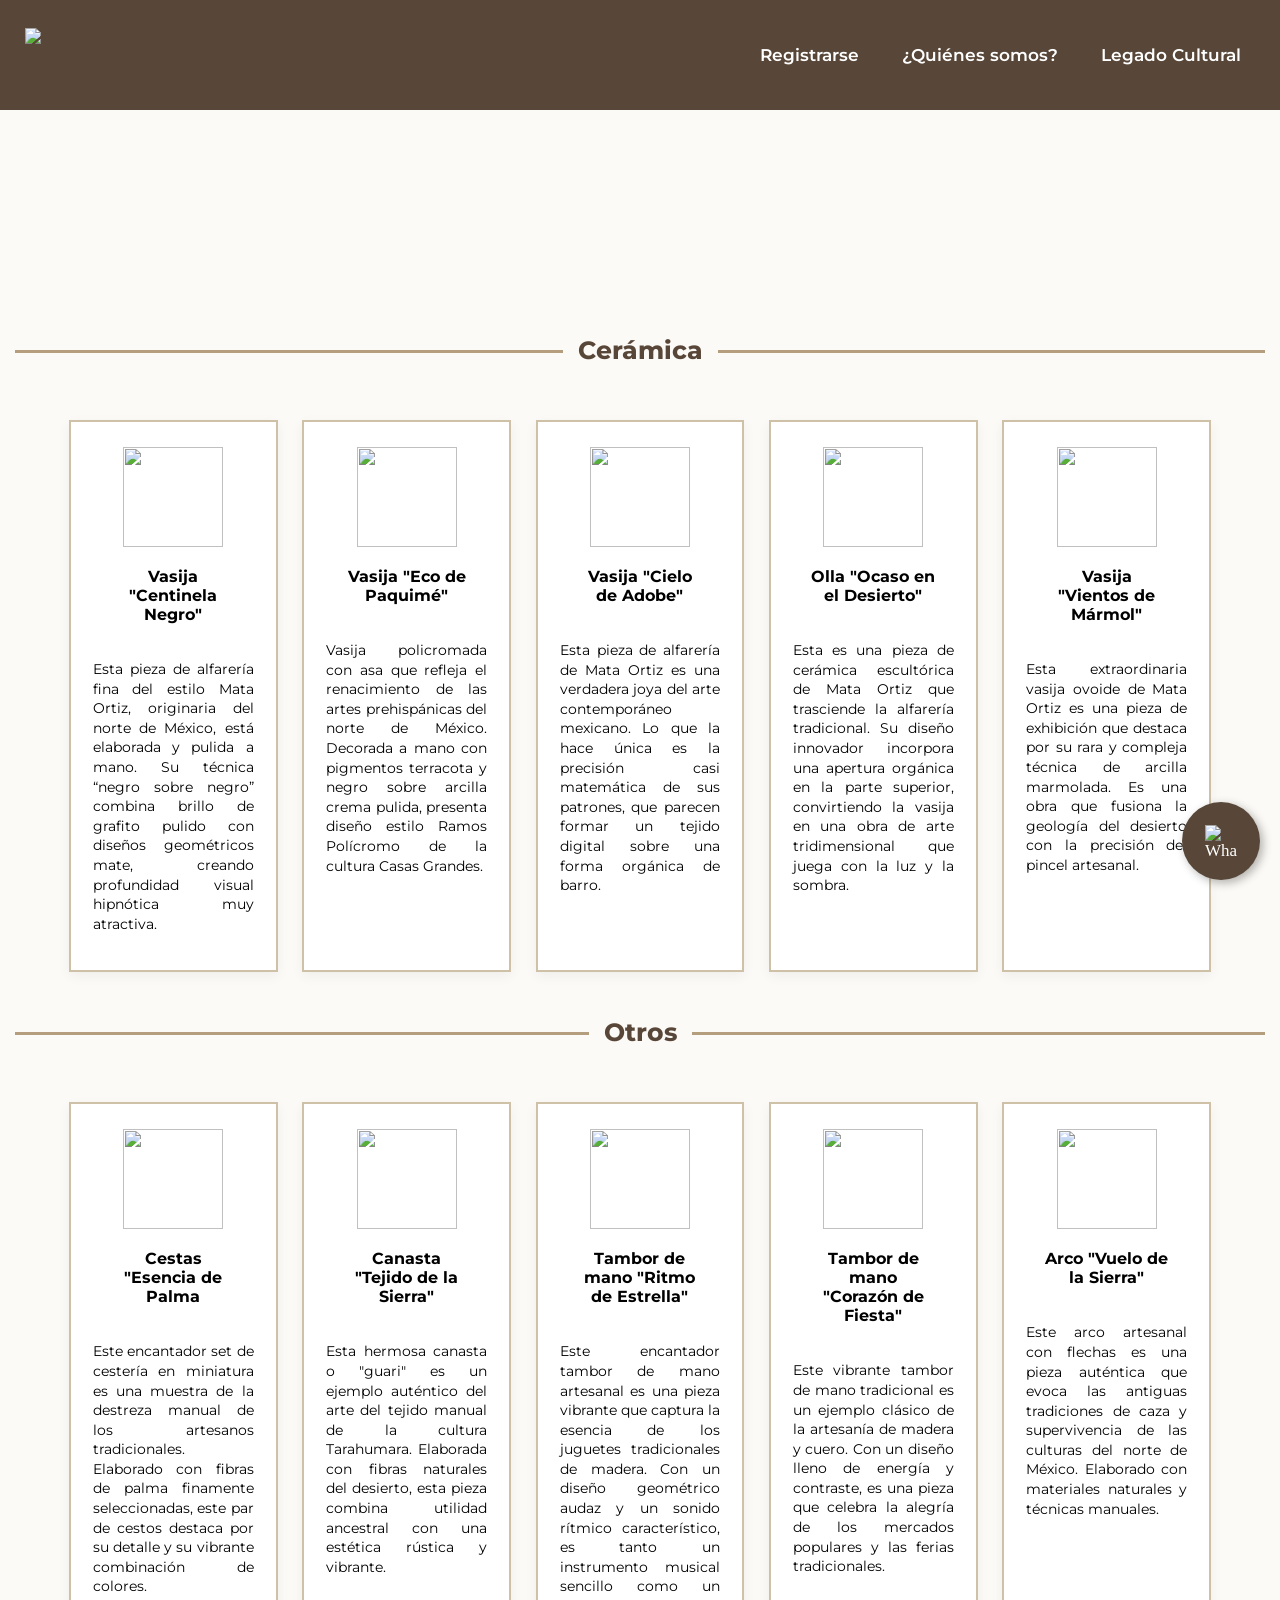
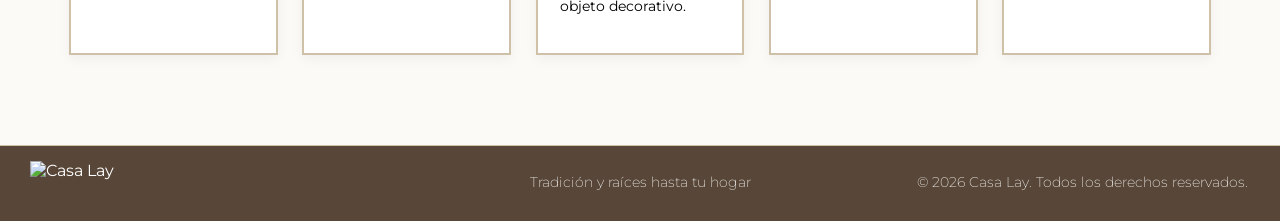
==== index.html @ a427460b "Add files via upload" ====
<!DOCTYPE html>
<html lang="es">

<head>
    <meta charset="UTF-8">
    <meta name="viewport" content="width=device-width, initial-scale=1.0">
    <title>Casa Lay</title>
    <link rel="icon" href="img/Isotipo Casa Lay.ico">
    <link rel="stylesheet" href="estilos.css" type="text/css">
</head>

<body>
    <a href="https://wa.me/527227911003" target="_blank" class="whatsapp-float">
        <img src="img/whatsapp.png" alt="WhatsApp">
    </a>
    <nav class="navbar">
        <div class="logo">
            <a href="index.html" alt="inicio">
                <img src="img/logo.png">
            </a>
        </div>
        <div class="paginas">
            <a href="registro.html">Registrarse</a>
            <a href="conocenos.html">¿Quiénes somos?</a>
            <a href="legado.html">Legado Cultural</a>
        </div>
    </nav>
    <div class="banner"></div>
    <div class="cat1"><span>Cerámica</span></div>
    <div class="categorias">
        <div class="productos">
            <img class="imgpro" src="img/01.jpg">
            <h5>Vasija "Centinela Negro"</h5>
            <p>Esta pieza de alfarería fina del estilo Mata Ortiz, originaria del norte de México,
                está elaborada y pulida a mano. Su técnica “negro sobre negro” combina brillo de grafito
                pulido con diseños geométricos mate, creando profundidad visual hipnótica muy atractiva.
            </p>
        </div>
        <div class="productos">
            <img class="imgpro" src="img/02.jpg">
            <h5>Vasija "Eco de Paquimé"</h5>
            <p>Vasija policromada con asa que refleja el renacimiento de las artes prehispánicas del norte de México.
                Decorada a mano con pigmentos terracota y negro sobre arcilla crema pulida, presenta diseño estilo
                Ramos Polícromo de la cultura Casas Grandes.
            </p>
        </div>
        <div class="productos">
            <img class="imgpro" src="img/03.jpg">
            <h5>Vasija "Cielo de Adobe"</h5>
            <p>Esta pieza de alfarería de Mata Ortiz es una verdadera joya del arte contemporáneo mexicano.
                Lo que la hace única es la precisión casi matemática de sus patrones, que parecen formar un
                tejido digital sobre una forma orgánica de barro.
            </p>
        </div>
        <div class="productos">
            <img class="imgpro" src="img/04.jpg">
            <h5>Olla "Ocaso en el Desierto"</h5>
            <p>Esta es una pieza de cerámica escultórica de Mata Ortiz que trasciende la alfarería tradicional.
                Su diseño innovador incorpora una apertura orgánica en la parte superior, convirtiendo la vasija
                en una obra de arte tridimensional que juega con la luz y la sombra.
            </p>
        </div>
        <div class="productos">
            <img class="imgpro" src="img/05.jpg">
            <h5>Vasija "Vientos de Mármol"</h5>
            <p>Esta extraordinaria vasija ovoide de Mata Ortiz es una pieza de exhibición que destaca por su rara
                y compleja técnica de arcilla marmolada. Es una obra que fusiona la geología del desierto con la
                precisión del pincel artesanal.
            </p>
        </div>
    </div>
    <div class="cat2"><span>Otros</span></div>
    <div class="categorias">
        <div class="productos">
            <img class="imgpro" src="img/07.jpg">
            <h5>Cestas "Esencia de Palma</h5>
            <p>Este encantador set de cestería en miniatura es una muestra de la destreza manual de los artesanos
                tradicionales.
                Elaborado con fibras de palma finamente seleccionadas, este par de cestos destaca por su detalle y su
                vibrante combinación de colores.
            </p>
        </div>
        <div class="productos">
            <img class="imgpro" src="img/06.jpg">
            <h5>Canasta "Tejido de la Sierra"</h5>
            <p>Esta hermosa canasta o "guari" es un ejemplo auténtico del arte del tejido manual de la cultura
                Tarahumara.
                Elaborada con fibras naturales del desierto, esta pieza combina utilidad ancestral con una estética
                rústica y vibrante.
            </p>
        </div>
        <div class="productos">
            <img class="imgpro" src="img/08.jpg">
            <h5>Tambor de mano "Ritmo de Estrella"</h5>
            <p>Este encantador tambor de mano artesanal es una pieza vibrante que captura la esencia de los juguetes
                tradicionales de madera.
                Con un diseño geométrico audaz y un sonido rítmico característico, es tanto un instrumento musical
                sencillo como un objeto
                decorativo.
            </p>
        </div>
        <div class="productos">
            <img class="imgpro" src="img/09.jpg">
            <h5>Tambor de mano "Corazón de Fiesta"</h5>
            <p>Este vibrante tambor de mano tradicional es un ejemplo clásico de la artesanía de madera y cuero. Con un
                diseño lleno de energía
                y contraste, es una pieza que celebra la alegría de los mercados populares y las ferias tradicionales.

            </p>
        </div>
        <div class="productos">
            <img class="imgpro" src="img/10.jpg">
            <h5>Arco "Vuelo de la Sierra"</h5>
            <p>Este arco artesanal con flechas es una pieza auténtica que evoca las antiguas tradiciones de caza y
                supervivencia de las culturas del
                norte de México. Elaborado con materiales naturales y técnicas manuales.
            </p>
        </div>
    </div>
</body>
<footer class="footer">
    <div class="footerlogo">
        <img src="img/logo.png" alt="Casa Lay">
    </div>
    <div class="footertexto">
        <p class="slogan">Tradición y raíces hasta tu hogar</p>
        <p class="derechos">© 2026 Casa Lay. Todos los derechos reservados.</p>
    </div>
</footer>

</html>
---- estilos.css ----
@import url('https://fonts.googleapis.com/css2?family=Creepster&family=Montserrat:ital,wght@0,100..900;1,100..900&display=swap');

 body {
   background-color: #FCFAF6;
   margin: 0;
 }

 .whatsapp-float {
   position: fixed;
   bottom: 20px;
   right: 20px;
   width: 50px;
   height: 50px;
   background-color: #584738;
   border-radius: 50%;
   display: flex;
   justify-content: center;
   align-items: center;
   z-index: 1000;
   box-shadow: 3px 3px 10px rgba(0, 0, 0, 0.3);
 }

 .whatsapp-float img {
   width: 32px;
   height: 32px;
   object-fit: contain;
   display: block;
   margin: 0;
   padding: 0;
 }

 .whatsapp-float:hover {
   transform: scale(1.1);
   background-color: #B59E7D;
 }

 .navbar {
   height: 70px;
   position: sticky;
   top: 0;
   overflow: hidden;
   background-color: #584738;
   padding: 20px 25px;
   display: flex;
   /*alinear en una sola linea los elementos del menu*/
   justify-content: space-between;
   /* hace que los elementos esten a los extremos */
   align-items: center;
   /* alinea los elementos al centro */
   font-family: "Montserrat", sans-serif;
   font-weight: 600;
   z-index: 1000;
 }

 .navbar a:hover {
   color: #F1EADA;
 }

 img {
   height: 55px;
   width: auto;
   display: block;
 }

 .logo img {
   transition: transform 0.3s ease-in-out;
 }

 .logo a:hover img {
   transform: scale(1.05);
 }

 .paginas {
   display: flex;
   gap: 15px;
 }

 a {
   color: #ffffff;
   padding: 14px;
   font-size: 17px;
   text-decoration: none;
   gap: 30px;
 }

 .banner {
   height: 180px;
   width: 98%;
   margin: 10px auto;
   background-image: url("img/banner.jpg");
   background-position: center;
   background-size: cover;
   opacity: 80%;
 }

 .cat1 {
   text-align: center;
   overflow: hidden;
   padding: 20px;
   margin: 15px;
   color: #584738;
   font-family: "Montserrat", sans-serif;
   font-size: 25px;
   font-weight: 750;
   text-align: center;
 }

 .cat1 span {
   position: relative;
   display: inline-block;
   padding: 0 15px;
 }

 .cat1 span::before,
 .cat1 span::after {
   content: "";
   position: absolute;
   top: 50%;
   width: 800px;
   height: 3px;
   background-color: #B59E7D;
 }

 .cat1 span::before {
   right: 100%;
 }

 .cat1 span::after {
   left: 100%;
 }

 .cat2 {
   text-align: center;
   overflow: hidden;
   padding: 20px;
   margin: 15px;
   color: #584738;
   font-family: "Montserrat", sans-serif;
   font-size: 25px;
   font-weight: 750;
   text-align: center;
 }

 .cat2 span {
   position: relative;
   display: inline-block;
   padding: 0 15px;
 }

 .cat2 span::before,
 .cat2 span::after {
   content: "";
   position: absolute;
   top: 50%;
   width: 800px;
   height: 3px;
   background-color: #B59E7D;
 }

 .cat2 span::before {
   right: 100%;
 }

 .cat2 span::after {
   left: 100%;
 }

 .categorias {
   display: flex;
   justify-content: center;
   flex-wrap: wrap;
   gap: 2%;
   padding: 10px 2%;
   background-color: transparent;
 }

 .productos {
   display: flex;
   flex-direction: column;
   width: 17%;
   min-height: 410px;
   box-sizing: border-box;
   padding: 20px;
   background-color: #ffffff;
   box-shadow: 0 4px 12px rgba(0, 0, 0, 0.05);
   margin-top: 10px;
   border: 2px solid #CEC1A8;
 }

 .imgpro {
   display: block;
   padding-top: 5px;
   margin: 0 auto;
   width: 100px;
   height: 100px;
   object-fit: cover;
 }

 h5 {
   text-align: center;
   padding: 5px;
   margin: 15px;
   font-family: "Montserrat", sans-serif;
   font-size: 16px;
 }

 p {
   text-align: justify;
   padding: 2px;
   font-family: "Montserrat", sans-serif;
   font-size: 14px;
   font-weight: 4000;
   line-height: 1.4;
 }

 .footer {
   border-top: 1px solid #CEC1A8;
   margin-top: 80px;
   top: 0;
   overflow: hidden;
   display: grid;
   grid-template-columns: 1fr auto 1fr;
   align-items: center;
   padding: 15px 30px;
   background-color: #584738;
   color: white;
   font-family: "Montserrat", sans-serif;
 }

 .footerlogo img {
   height: 45px;
   width: auto;
 }

 .footertexto {
   font-size: 16px;
   font-weight: 200;
   display: contents;
 }

 .footertexto p {
   margin: 0;

 }

 .slogan {
   grid-column: 2;
   text-align: center;
 }

 .derechos {
   grid-column: 3;
   text-align: right;
 }

 /*Tablet*/
 @media (max-width: 768px) {
   .navbar {
     padding: 15px 20px;
   }

   .cat1 span::before,
   .cat1 span::after,
   .cat2 span::before,
   .cat2 span::after {
     width: 220px;
   }

   .categorias {
     gap: 20px;
     padding: 0 15px;
   }

   .productos {
     width: 46%;
     min-height: auto;
   }
 }

 /*Celular*/
 @media (max-width: 480px) {
   .whatsapp-float {
     bottom: 15px;
     right: 15px;
     width: 46px;
     height: 46px;
   }

   .whatsapp-float img {
     width: 26px;
     height: 26px;
   }

   .navbar {
     flex-direction: column;
     gap: 12px;
     padding: 12px;
   }

   .paginas {
     flex-direction: row;
     flex-wrap: wrap;
     justify-content: center;
     gap: 4px;
   }

   a {
     padding: 6px 10px;
     font-size: 14px;
   }

   .banner {
     height: 100px;
     width: 100%;
     margin: 0;
   }

   .cat1,
   .cat2 {
     font-size: 20px;
     padding: 8px;
     margin: 8px 0;
   }

   .cat1 span::before,
   .cat1 span::after,
   .cat2 span::before,
   .cat2 span::after {
     display: none;

   }

   .categorias {
     flex-direction: column;
     align-items: center;
     gap: 15px;
     padding: 0 10px;
   }

   .productos {
     width: 100%;

     padding: 15px;
   }

   .imgpro {
     width: 110px;
     height: 110px;
   }

   .footer {
     grid-template-columns: 1fr;
     gap: 12px;
     text-align: center;
     padding: 20px 10px;
     margin-top: 40px;
   }

   .footertexto {
     display: flex;
     flex-direction: column;
     gap: 6px;
   }

   .slogan,
   .derechos {
     grid-column: auto;
     text-align: center;
   }
 }
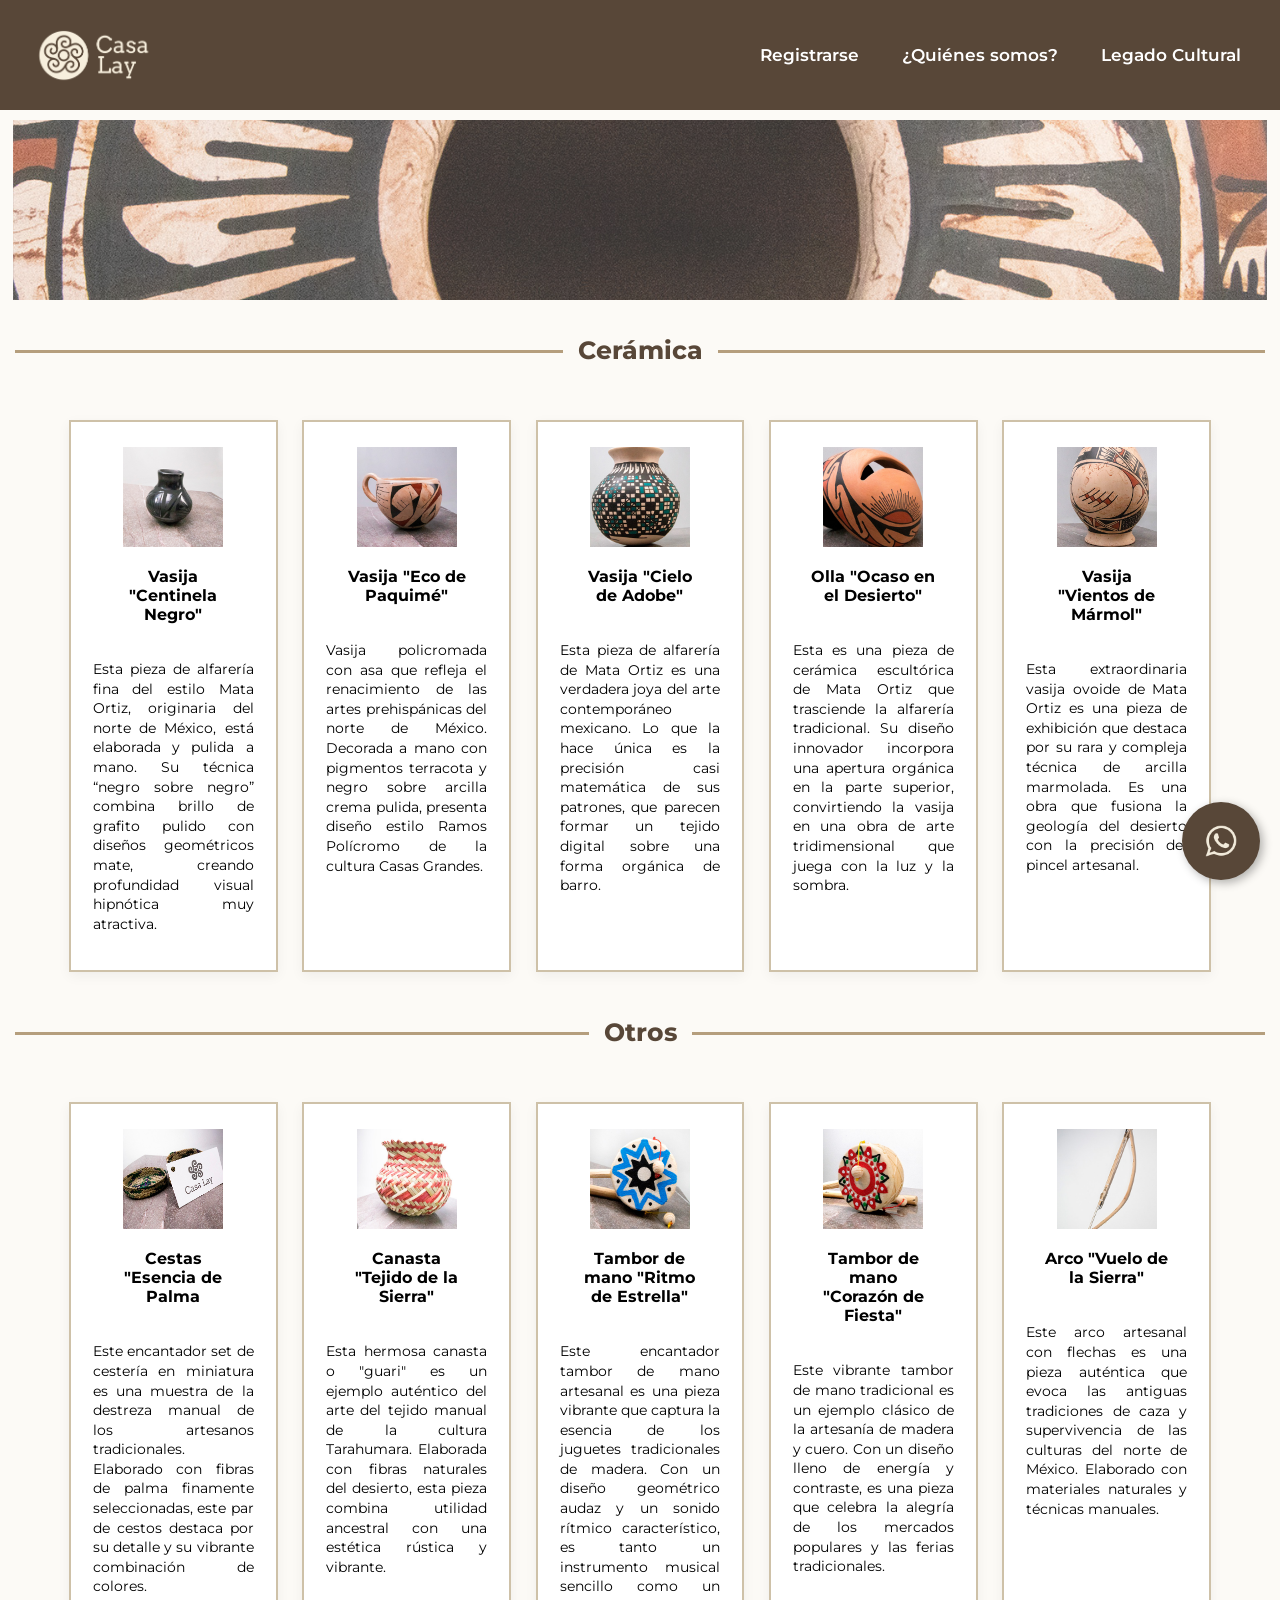
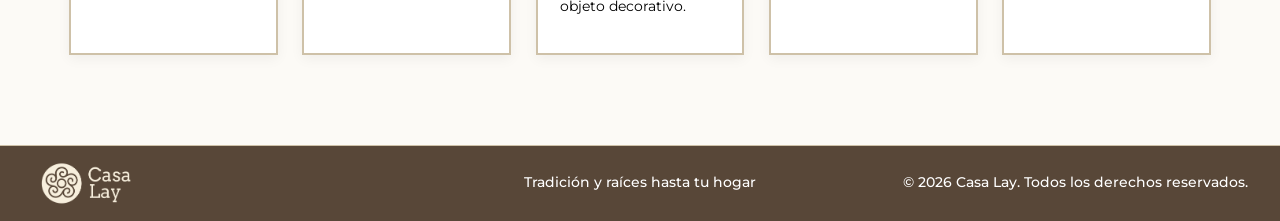
==== commit 4f2f5980: "Add files via upload" ====
--- a/index.html
+++ b/index.html
@@ -5,13 +5,13 @@
     <meta charset="UTF-8">
     <meta name="viewport" content="width=device-width, initial-scale=1.0">
     <title>Casa Lay</title>
-    <link rel="icon" href="img/Isotipo Casa Lay.ico">
+    <link rel="icon" href="img/IsotipoCasaLay.ico">
     <link rel="stylesheet" href="estilos.css" type="text/css">
 </head>
 
 <body>
     <a href="https://wa.me/527227911003" target="_blank" class="whatsapp-float">
-        <img src="img/whatsapp.png" alt="WhatsApp">
+        <img src="img/whatsApp.png" alt="WhatsApp">
     </a>
     <nav class="navbar">
         <div class="logo">
--- a/estilos.css
+++ b/estilos.css
@@ -234,7 +234,7 @@
 
  .footertexto {
    font-size: 16px;
-   font-weight: 200;
+   font-weight: 500;
    display: contents;
  }
 
@@ -354,12 +354,15 @@
      text-align: center;
      padding: 20px 10px;
      margin-top: 40px;
+
    }
 
    .footertexto {
      display: flex;
      flex-direction: column;
      gap: 6px;
+     font-weight: 400;
+
    }
 
    .slogan,
